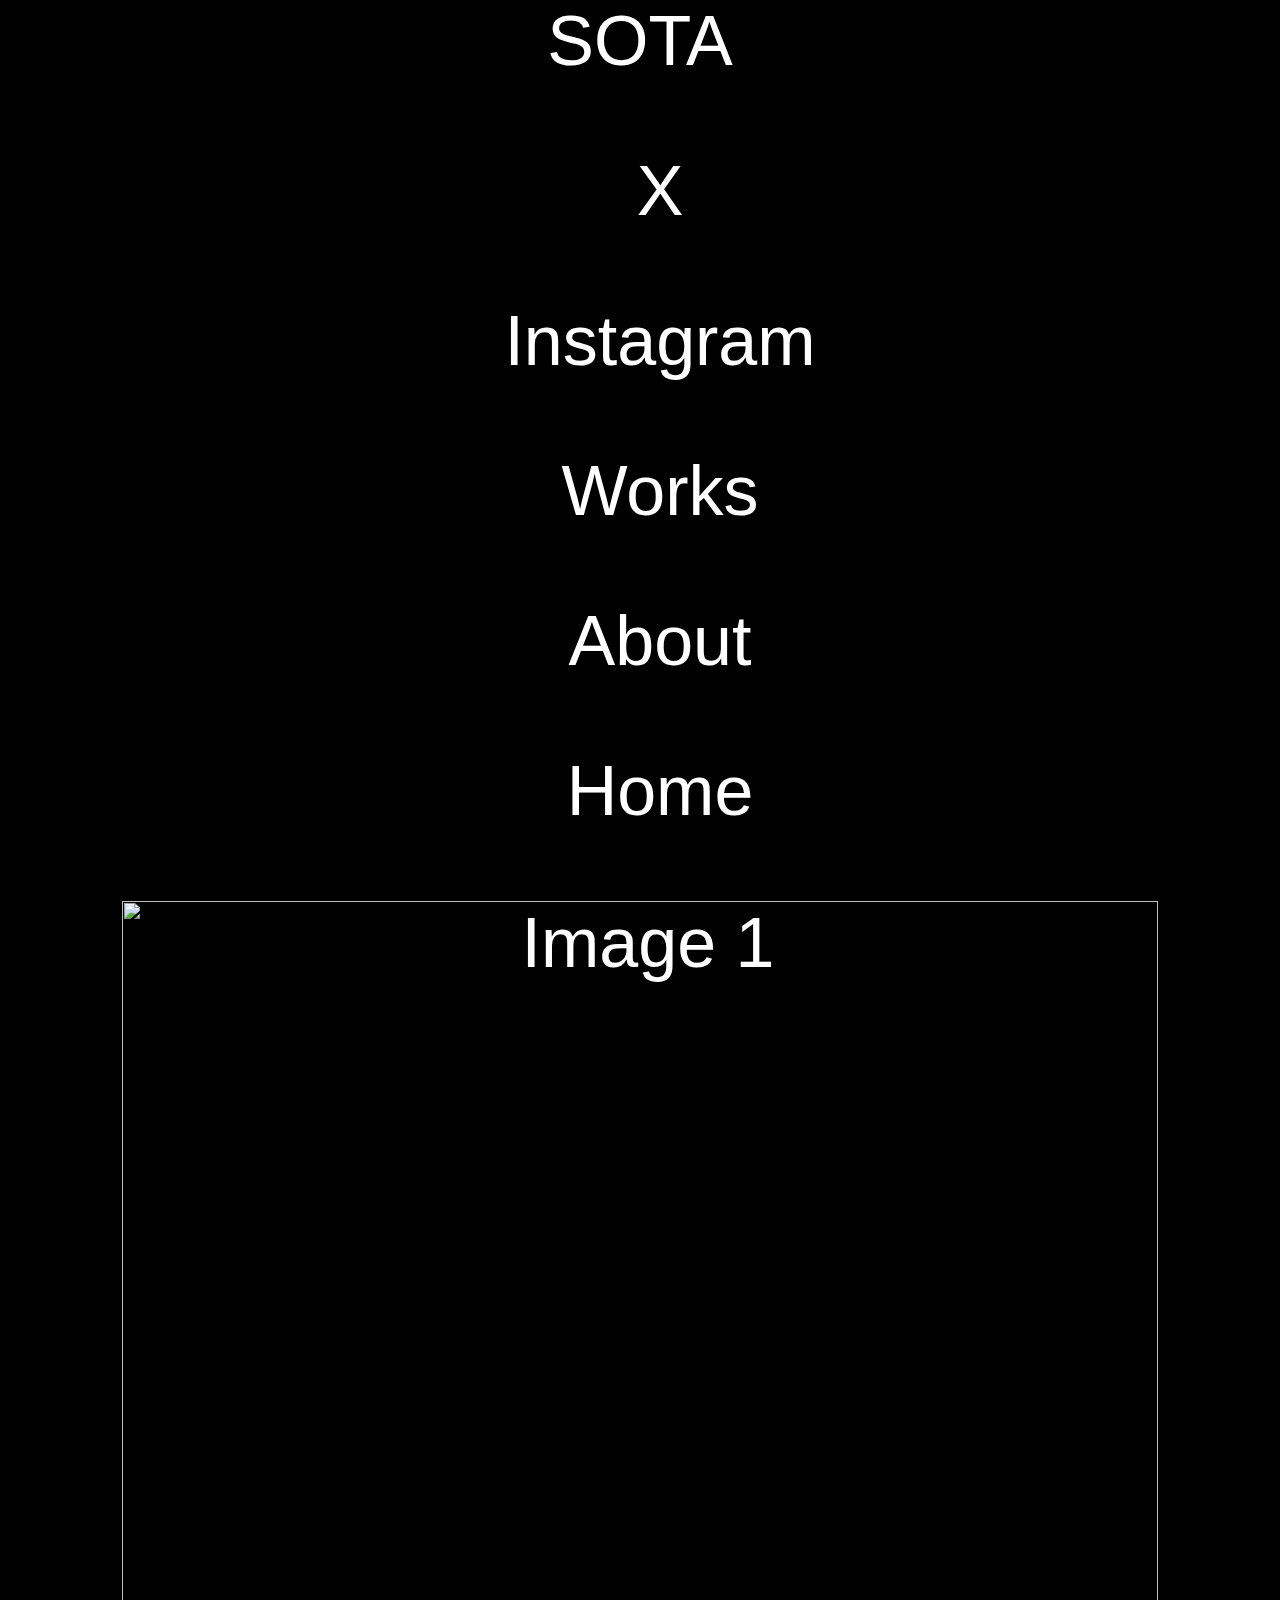
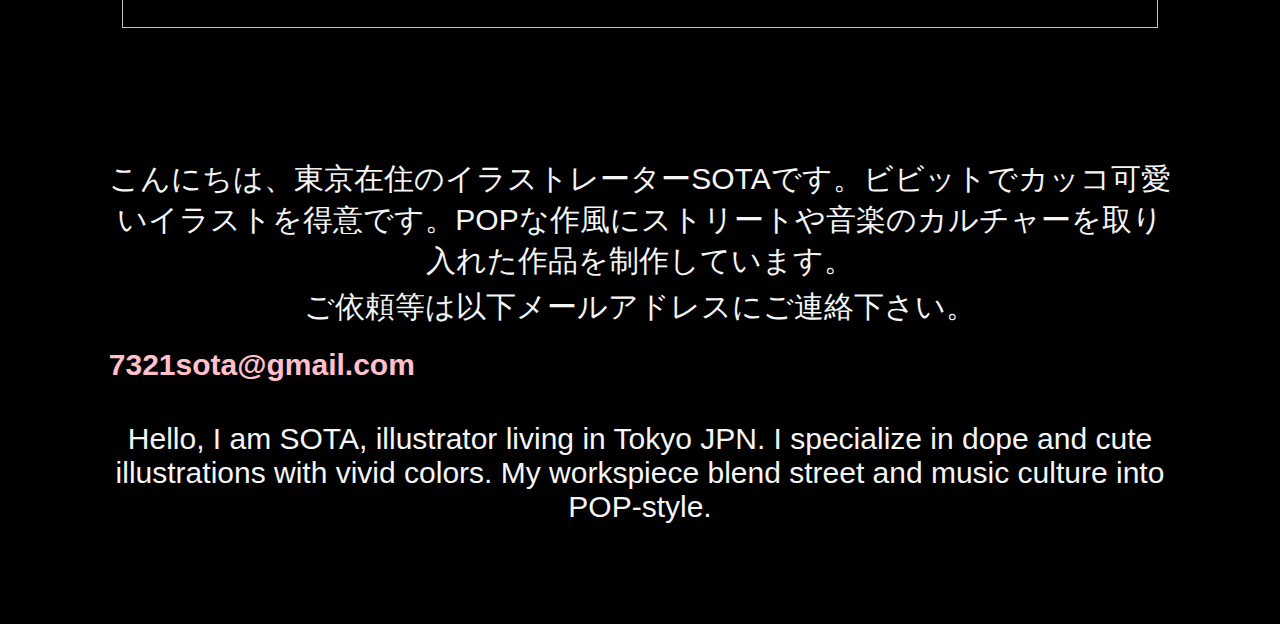
==== index about.html @ 62522fc8 "Update index about.html" ====
<html lang="en">
    <head>
       <meta charset="utf-8">
       <title>WAVISAVI</title>
       <link rel="stylesheet" href="stylesheet about.css">
   </head>
   
   <body>
       <div class ="header">
        <div class ="headerlogo">SOTA</div>
        <div class ="headerlist">
        
         <ul>X</ul>
         <ul>Instagram</ul>
         <ul>Works</ul>
         <ul>About</ul>
         <ul>Home</ul>
    

        </div>
        <div class = "body-img">
        <img src="https://github.com/wavisavi313/gallery/blob/main/ABOUT.jpg?raw=true" alt="Image 1">
      
      
   
       <figcaption class = "japanese-figcaption">
           <p>こんにちは、東京在住のイラストレーターSOTAです。ビビットでカッコ可愛いイラストを得意です。POPな作風にストリートや音楽のカルチャーを取り入れた作品を制作しています。</p>
           <p>ご依頼等は以下メールアドレスにご連絡下さい。</p>
           <h1><a href="mailto:7321sota@gmail.com">7321sota@gmail.com</a></h1>
       </figcaption> 
       
        <figcaption class = "english-figcaption">
               <p> Hello, I am SOTA, illustrator living in Tokyo JPN. I specialize in dope and cute illustrations with vivid colors. My workspiece blend street and music culture into POP-style.</p>
       </figcaption>    
       </div>
   
   </body>
   </html>  

</body>
---- stylesheet about.css ----
/* stylesheet about.css */

body {
  font-family: "Impact", sans-serif;
  margin: 1px auto;
  font-size: 70px;
  color: white;
  background-color: black;
}

.header {
  text-align: center; /* .header内の要素を中央に寄せる */
}

.header img {
  width: 30%;
  display: block; /* ブロック要素に変更 */
  margin: 5px auto 15px auto; /* 画像を中央に寄せる */
}

h1 {
  font-size: 30px;
  text-align: left;
}

a, h1 a {
  color: pink;
  text-decoration: none;
}

a:visited, h2 a:visited {
  color: white;
}

a:hover, h2 a:hover {
  color: red;
}

.body-img img {
  display: block; /* ブロック要素に変更 */
  margin: 1px auto 50px auto; /* 画像を中央に寄せる */
  width: 90%;
}

.japanese-figcaption, .english-figcaption {
  color: whitesmoke;
  font-size: 30px;
  width: 83%;
  margin: 0 auto;
}

.japanese-figcaption p, .english-figcaption p {
  margin: 5px 0;
}

.japanese-figcaption {
  margin-bottom: 40px;
}

.english-figcaption {
  margin-bottom: 100px;
}
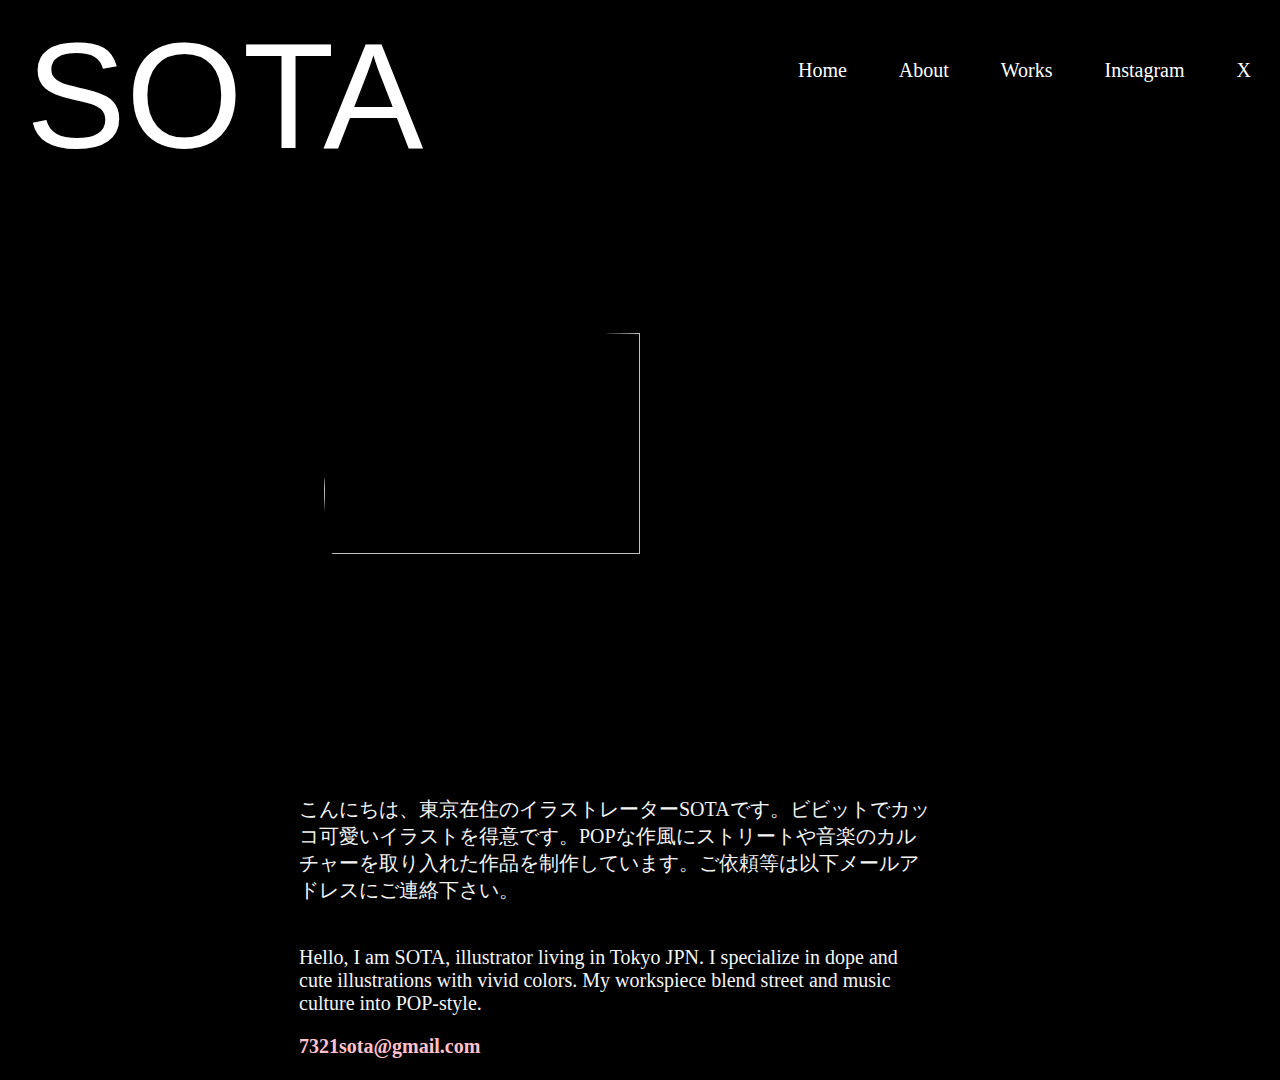
==== commit f8b93d49: "Update index about.html" ====
--- a/index about.html
+++ b/index about.html
@@ -16,27 +16,22 @@
          <ul>About</ul>
          <ul>Home</ul>
     
-
         </div>
         <div class = "body-img">
         <img src="https://github.com/wavisavi313/gallery/blob/main/ABOUT.jpg?raw=true" alt="Image 1">
       
-      
-   
        <figcaption class = "japanese-figcaption">
-           <p>こんにちは、東京在住のイラストレーターSOTAです。ビビットでカッコ可愛いイラストを得意です。POPな作風にストリートや音楽のカルチャーを取り入れた作品を制作しています。</p>
-           <p>ご依頼等は以下メールアドレスにご連絡下さい。</p>
-           <h1><a href="mailto:7321sota@gmail.com">7321sota@gmail.com</a></h1>
+           <p>こんにちは、東京在住のイラストレーターSOTAです。ビビットでカッコ可愛いイラストを得意です。POPな作風にストリートや音楽のカルチャーを取り入れた作品を制作しています。ご依頼等は以下メールアドレスにご連絡下さい。</p>
+
        </figcaption> 
        
         <figcaption class = "english-figcaption">
                <p> Hello, I am SOTA, illustrator living in Tokyo JPN. I specialize in dope and cute illustrations with vivid colors. My workspiece blend street and music culture into POP-style.</p>
+               <h1><a href="mailto:7321sota@gmail.com">7321sota@gmail.com</a></h1>
        </figcaption>    
        </div>
    
    </body>
-   </html>  
-
-</body>
+   </html>
 
 
--- a/stylesheet about.css
+++ b/stylesheet about.css
@@ -1,25 +1,44 @@
-/* stylesheet about.css */
 
 body {
-  font-family: "Impact", sans-serif;
-  margin: 1px auto;
-  font-size: 70px;
   color: white;
   background-color: black;
 }
 
-.header {
-  text-align: center; /* .header内の要素を中央に寄せる */
+.headerlogo{
+font-family: "Impact", sans-serif;
+float: left;
+font-size: 150px;
+margin: 1px 18px 20px; 
+padding-top: 1px;
+}
+ 
+ul{
+  list-style: none;
+  float: RIGHT;
+  margin: 1px; 
+  font-size: 20px;
+  padding: 50px 20px 1px 30px; /* header項目間の距離調整*/
 }
 
 .header img {
-  width: 30%;
-  display: block; /* ブロック要素に変更 */
-  margin: 5px auto 15px auto; /* 画像を中央に寄せる */
+  display: block;
+  margin: 130px auto 0;
+  border: 130px solid transparent; /* 上にボーダーを透明で追加 */
+  border-bottom: 0; /* 下のボーダーを解除 */
+  border-radius: 50%;
+  width: 50%;
+}
+
+.japanese-figcaption, .english-figcaption {
+  color: whitesmoke;
+  font-size: 20px;
+  width: 50%;
+  margin: 0 auto; 
+  padding: 1px 50px 1px 0; /* 左側のpaddingを調整 */
 }
 
 h1 {
-  font-size: 30px;
+  font-size: 20px;
   text-align: left;
 }
 
@@ -28,37 +47,3 @@
   text-decoration: none;
 }
 
-a:visited, h2 a:visited {
-  color: white;
-}
-
-a:hover, h2 a:hover {
-  color: red;
-}
-
-.body-img img {
-  display: block; /* ブロック要素に変更 */
-  margin: 1px auto 50px auto; /* 画像を中央に寄せる */
-  width: 90%;
-}
-
-.japanese-figcaption, .english-figcaption {
-  color: whitesmoke;
-  font-size: 30px;
-  width: 83%;
-  margin: 0 auto;
-}
-
-.japanese-figcaption p, .english-figcaption p {
-  margin: 5px 0;
-}
-
-.japanese-figcaption {
-  margin-bottom: 40px;
-}
-
-.english-figcaption {
-  margin-bottom: 100px;
-}
-
-
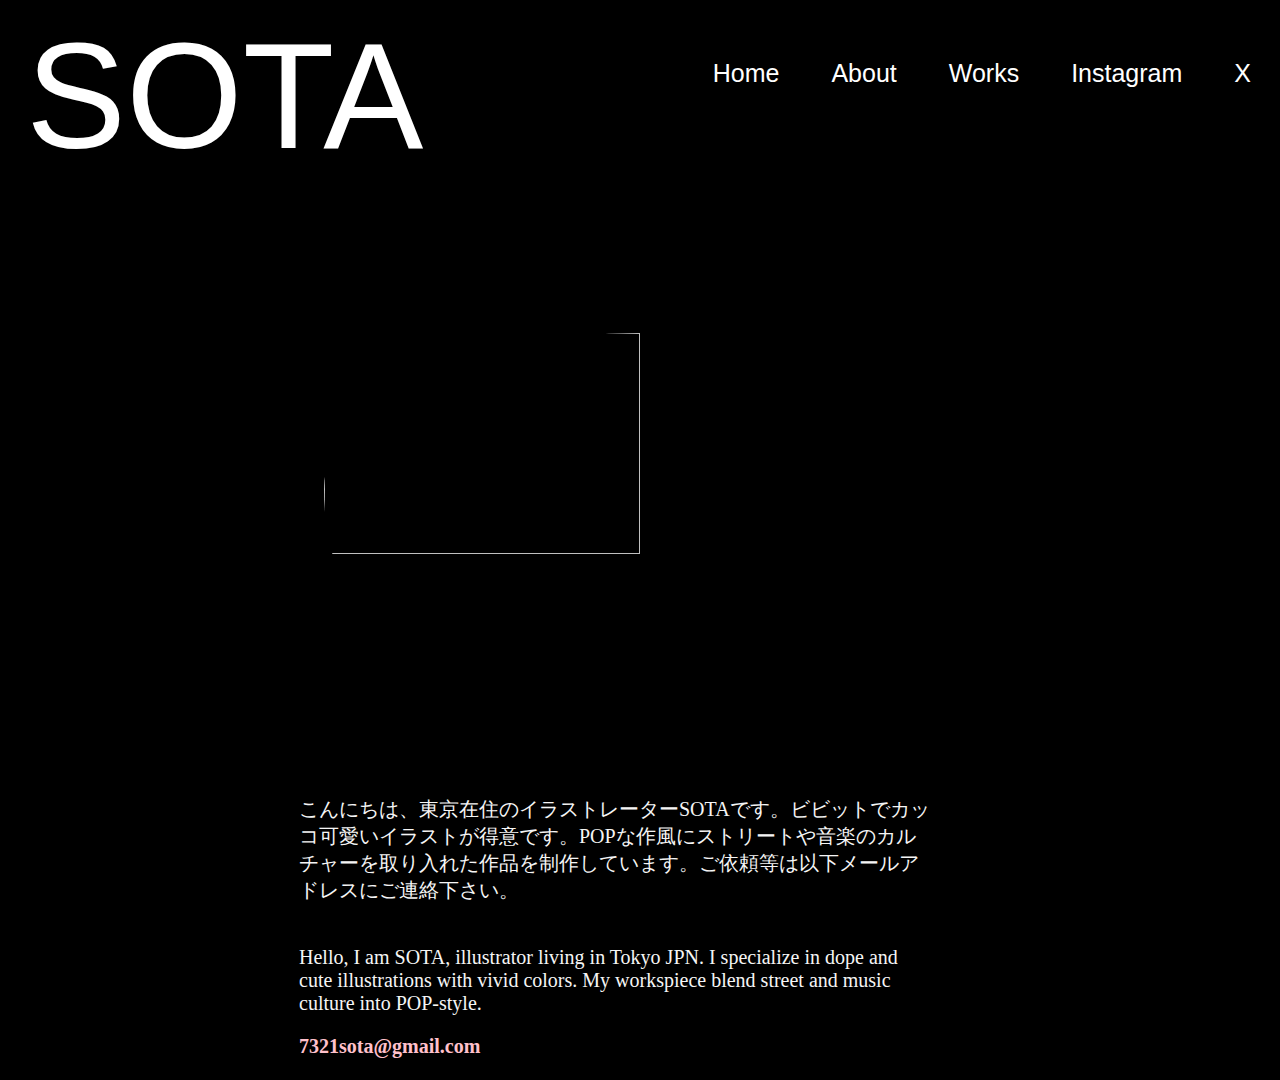
==== commit 0d959b16: "Update index about.html" ====
--- a/index about.html
+++ b/index about.html
@@ -21,7 +21,7 @@
         <img src="https://github.com/wavisavi313/gallery/blob/main/ABOUT.jpg?raw=true" alt="Image 1">
       
        <figcaption class = "japanese-figcaption">
-           <p>こんにちは、東京在住のイラストレーターSOTAです。ビビットでカッコ可愛いイラストを得意です。POPな作風にストリートや音楽のカルチャーを取り入れた作品を制作しています。ご依頼等は以下メールアドレスにご連絡下さい。</p>
+           <p>こんにちは、東京在住のイラストレーターSOTAです。ビビットでカッコ可愛いイラストが得意です。POPな作風にストリートや音楽のカルチャーを取り入れた作品を制作しています。ご依頼等は以下メールアドレスにご連絡下さい。</p>
 
        </figcaption> 
        
--- a/stylesheet about.css
+++ b/stylesheet about.css
@@ -13,10 +13,11 @@
 }
  
 ul{
+  font-family: "Impact", sans-serif;
   list-style: none;
   float: RIGHT;
   margin: 1px; 
-  font-size: 20px;
+  font-size: 25px;
   padding: 50px 20px 1px 30px; /* header項目間の距離調整*/
 }
 
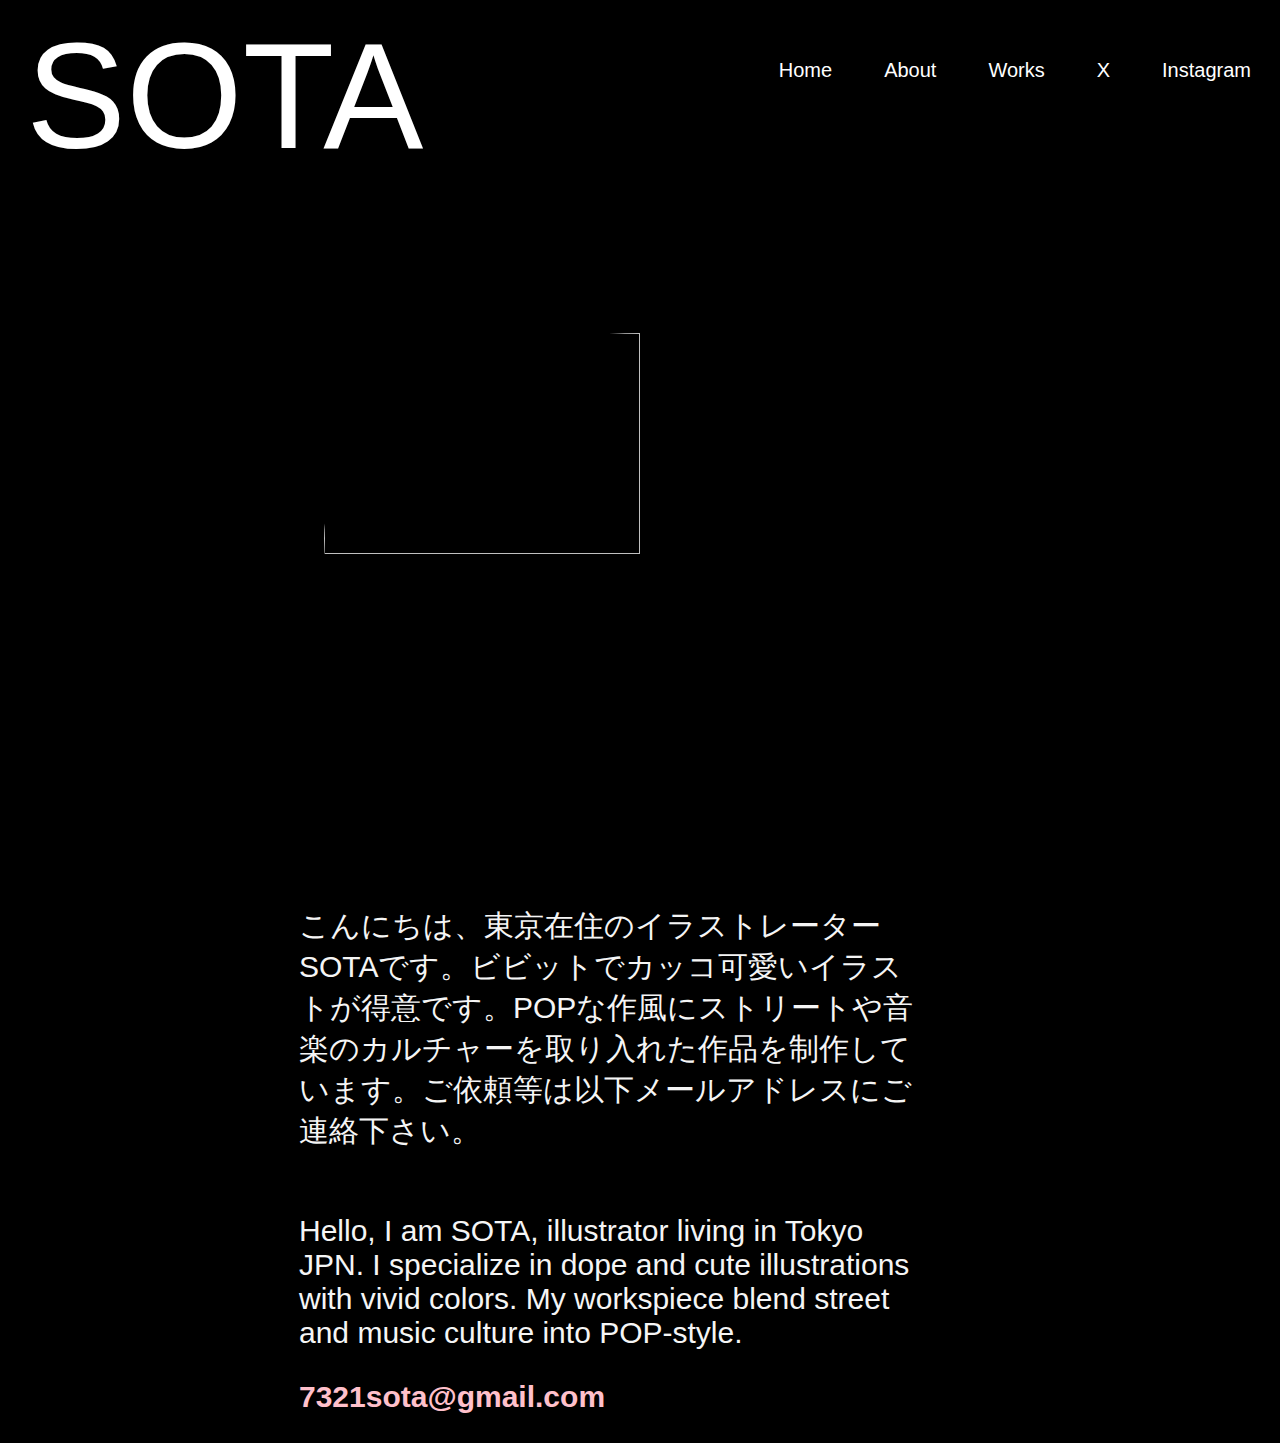
==== commit a3a908f6: "Update index about.html" ====
--- a/index about.html
+++ b/index about.html
@@ -10,8 +10,8 @@
         <div class ="headerlogo">SOTA</div>
         <div class ="headerlist">
         
+         <ul>Instagram</ul>
          <ul>X</ul>
-         <ul>Instagram</ul>
          <ul>Works</ul>
          <ul>About</ul>
          <ul>Home</ul>
--- a/stylesheet about.css
+++ b/stylesheet about.css
@@ -17,7 +17,7 @@
   list-style: none;
   float: RIGHT;
   margin: 1px; 
-  font-size: 25px;
+  font-size: 20px;
   padding: 50px 20px 1px 30px; /* header項目間の距離調整*/
 }
 
@@ -28,18 +28,20 @@
   border-bottom: 0; /* 下のボーダーを解除 */
   border-radius: 50%;
   width: 50%;
+  padding-bottom: 100px;
 }
 
 .japanese-figcaption, .english-figcaption {
+  font-family: 'Noto Serif JP', sans-serif;
   color: whitesmoke;
-  font-size: 20px;
+  font-size: 30px;
   width: 50%;
   margin: 0 auto; 
   padding: 1px 50px 1px 0; /* 左側のpaddingを調整 */
 }
 
 h1 {
-  font-size: 20px;
+  font-size: 30px;
   text-align: left;
 }
 
@@ -48,3 +50,4 @@
   text-decoration: none;
 }
 
+
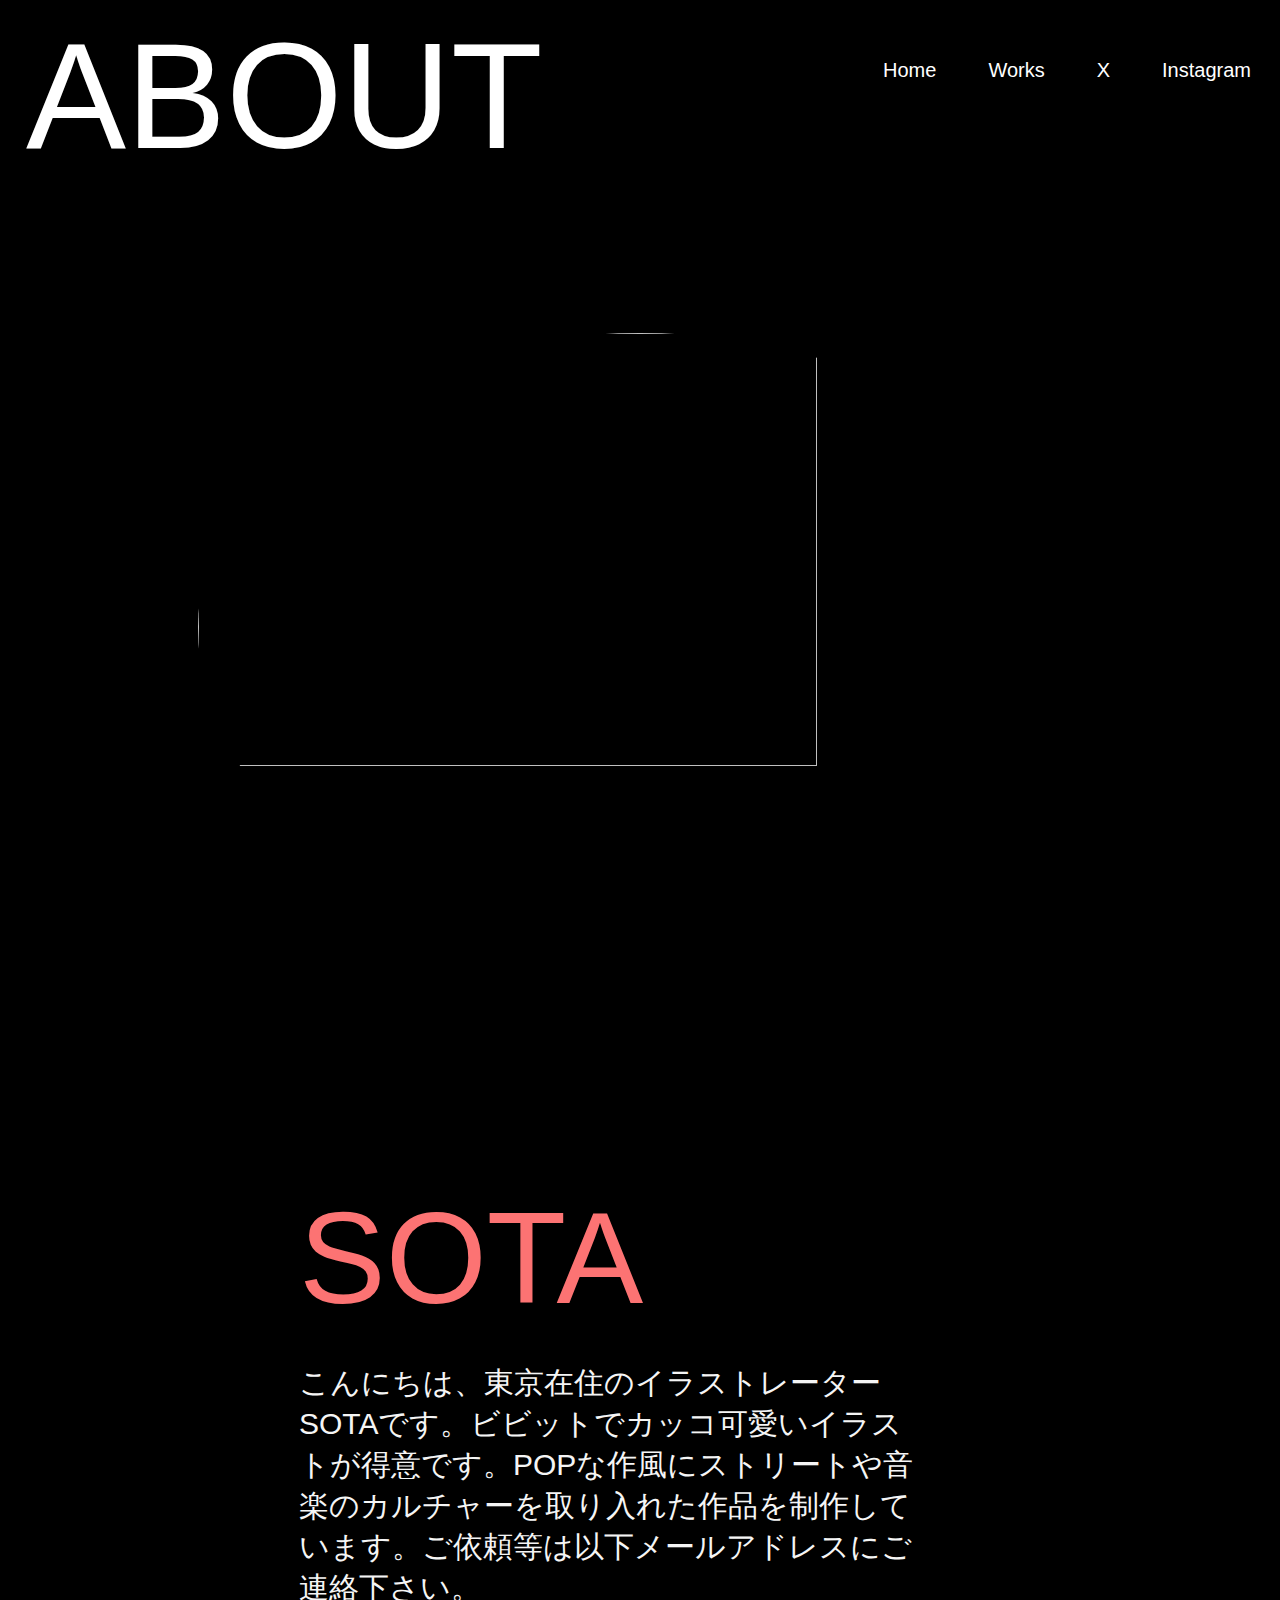
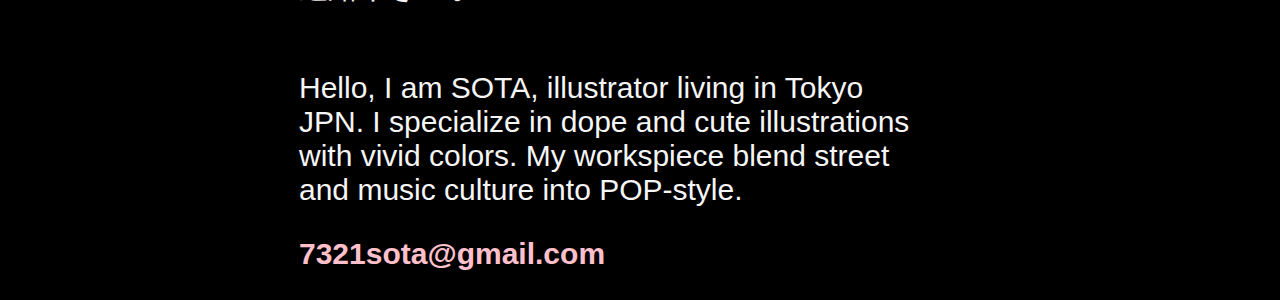
==== commit e8e89b81: "Update index about.html" ====
--- a/index about.html
+++ b/index about.html
@@ -7,13 +7,12 @@
    
    <body>
        <div class ="header">
-        <div class ="headerlogo">SOTA</div>
+        <div class ="headerlogo">ABOUT</div>
         <div class ="headerlist">
         
          <ul>Instagram</ul>
          <ul>X</ul>
          <ul>Works</ul>
-         <ul>About</ul>
          <ul>Home</ul>
     
         </div>
@@ -21,6 +20,7 @@
         <img src="https://github.com/wavisavi313/gallery/blob/main/ABOUT.jpg?raw=true" alt="Image 1">
       
        <figcaption class = "japanese-figcaption">
+           <p class="sota-text">SOTA</p>
            <p>こんにちは、東京在住のイラストレーターSOTAです。ビビットでカッコ可愛いイラストが得意です。POPな作風にストリートや音楽のカルチャーを取り入れた作品を制作しています。ご依頼等は以下メールアドレスにご連絡下さい。</p>
 
        </figcaption> 
@@ -35,3 +35,4 @@
    </html>
 
 
+
--- a/stylesheet about.css
+++ b/stylesheet about.css
@@ -27,8 +27,16 @@
   border: 130px solid transparent; /* 上にボーダーを透明で追加 */
   border-bottom: 0; /* 下のボーダーを解除 */
   border-radius: 50%;
-  width: 50%;
+  width: 70%;
   padding-bottom: 100px;
+}
+
+.sota-text{
+  font-family: "Impact", sans-serif;
+  font-size: 130px;
+  color:rgb(252, 115, 115);
+  padding-bottom: 0;
+  margin-bottom: 0;
 }
 
 .japanese-figcaption, .english-figcaption {
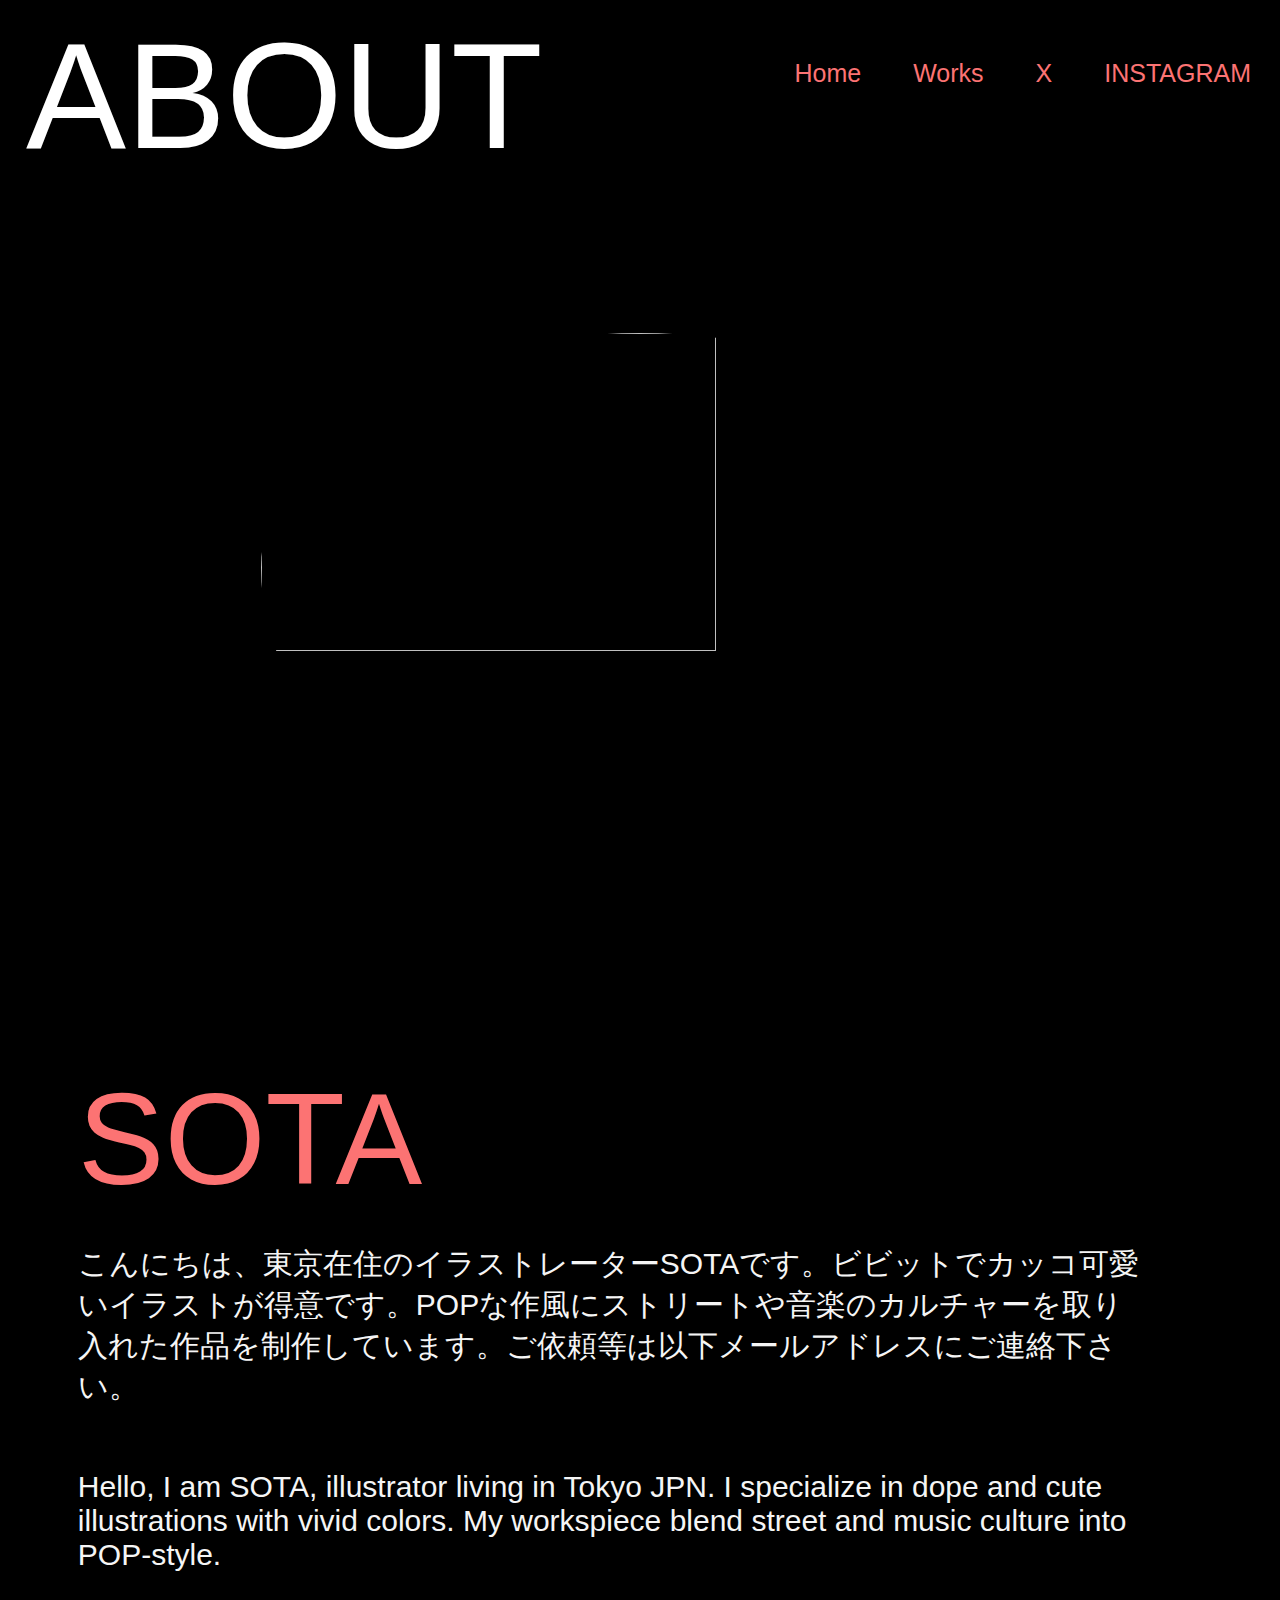
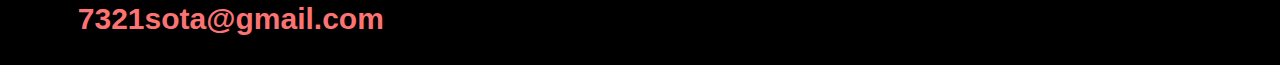
==== commit 7f4a812c: "Update index about.html" ====
--- a/index about.html
+++ b/index about.html
@@ -10,11 +10,22 @@
         <div class ="headerlogo">ABOUT</div>
         <div class ="headerlist">
         
-         <ul>Instagram</ul>
-         <ul>X</ul>
-         <ul>Works</ul>
-         <ul>Home</ul>
-    
+        <ul>
+        <li><a href="https://instagram.com/sota7321?igshid=OGQ5ZDc2ODk2ZA%3D%3D&utm_source=qr">INSTAGRAM</a></li>
+        </ul>
+        
+        <ul>
+          <li><a href="https://twitter.com/sota7321">X</a></li>
+        </ul>
+         
+        <ul>
+        <li><a href="index works.html">Works</a></li>
+        </ul>
+
+        <ul>
+        <li><a href="index.html">Home</a></li>
+        </ul>
+
         </div>
         <div class = "body-img">
         <img src="https://github.com/wavisavi313/gallery/blob/main/ABOUT.jpg?raw=true" alt="Image 1">
@@ -35,4 +46,3 @@
    </html>
 
 
-
--- a/stylesheet about.css
+++ b/stylesheet about.css
@@ -17,7 +17,7 @@
   list-style: none;
   float: RIGHT;
   margin: 1px; 
-  font-size: 20px;
+  font-size: 25px;
   padding: 50px 20px 1px 30px; /* header項目間の距離調整*/
 }
 
@@ -27,8 +27,8 @@
   border: 130px solid transparent; /* 上にボーダーを透明で追加 */
   border-bottom: 0; /* 下のボーダーを解除 */
   border-radius: 50%;
-  width: 70%;
-  padding-bottom: 100px;
+  width: 60%;
+  padding-bottom: 70px;
 }
 
 .sota-text{
@@ -43,7 +43,7 @@
   font-family: 'Noto Serif JP', sans-serif;
   color: whitesmoke;
   font-size: 30px;
-  width: 50%;
+  width: 85%;
   margin: 0 auto; 
   padding: 1px 50px 1px 0; /* 左側のpaddingを調整 */
 }
@@ -54,8 +54,10 @@
 }
 
 a, h1 a {
-  color: pink;
+  color:rgb(252, 115, 115);
   text-decoration: none;
 }
 
 
+
+
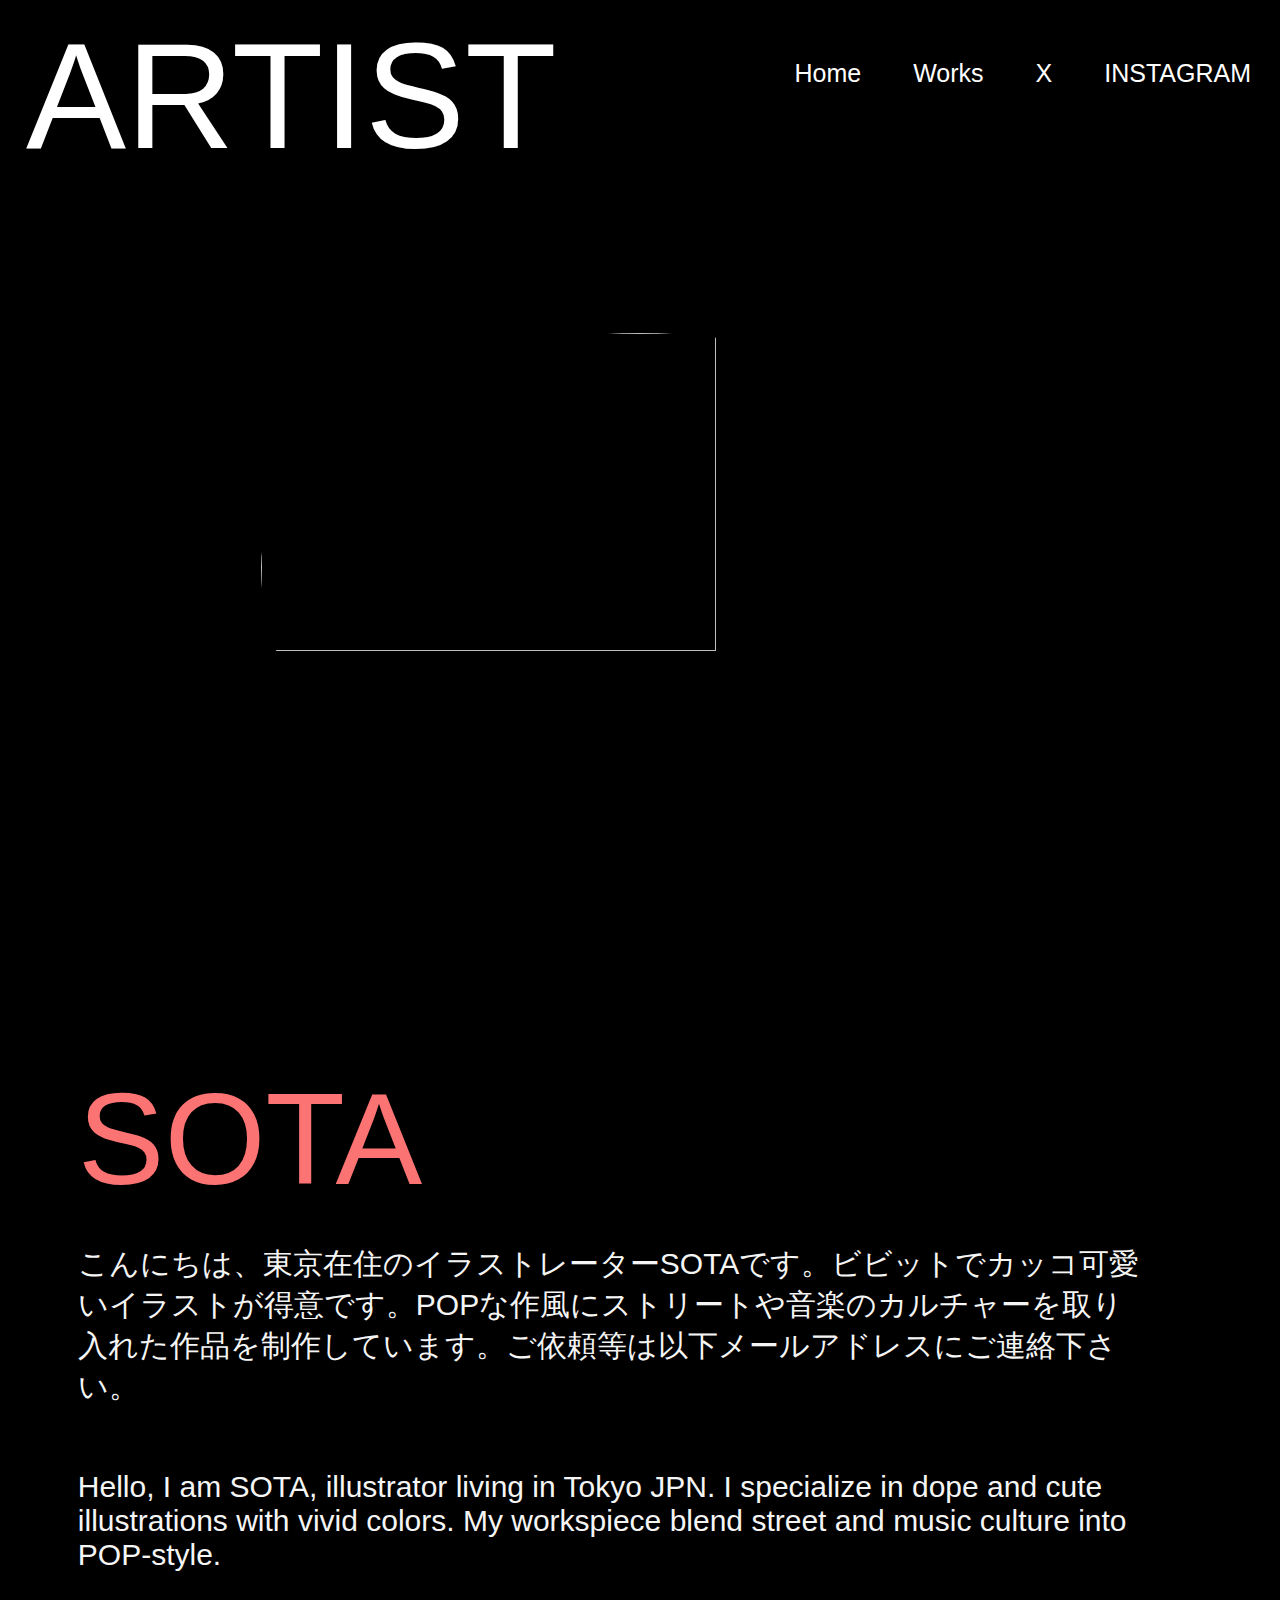
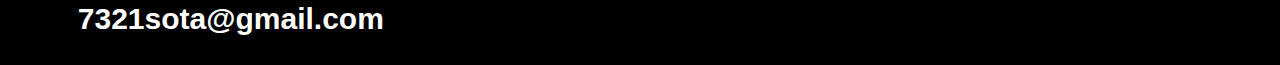
==== commit 2ed50796: "Update index about.html" ====
--- a/index about.html
+++ b/index about.html
@@ -7,7 +7,7 @@
    
    <body>
        <div class ="header">
-        <div class ="headerlogo">ABOUT</div>
+        <div class ="headerlogo">ARTIST</div>
         <div class ="headerlist">
         
         <ul>
--- a/stylesheet about.css
+++ b/stylesheet about.css
@@ -54,10 +54,9 @@
 }
 
 a, h1 a {
-  color:rgb(252, 115, 115);
+  color:white;
   text-decoration: none;
 }
 
 
 
-
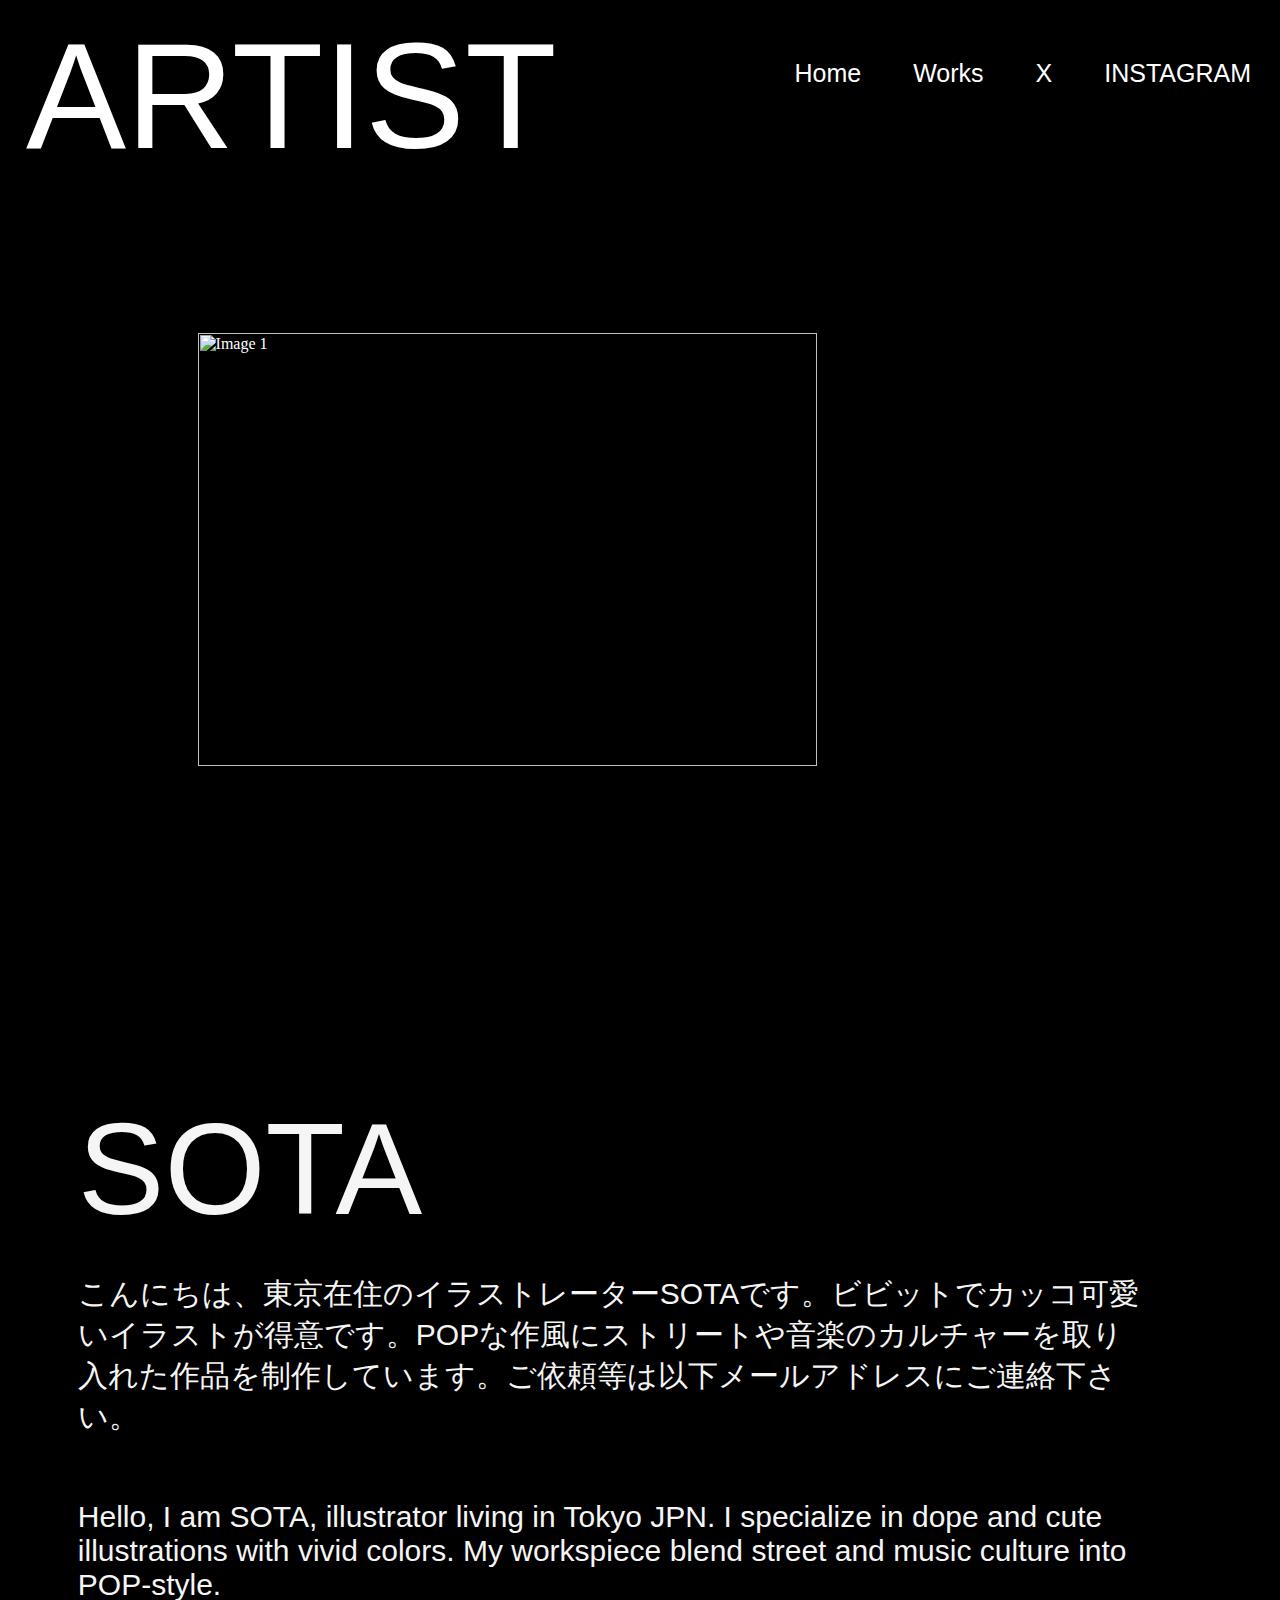
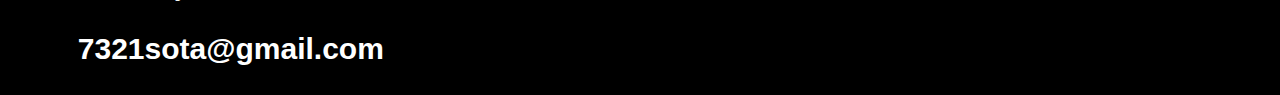
==== commit c4d20b11: "Update index about.html" ====
--- a/index about.html
+++ b/index about.html
@@ -9,7 +9,6 @@
        <div class ="header">
         <div class ="headerlogo">ARTIST</div>
         <div class ="headerlist">
-        
         <ul>
         <li><a href="https://instagram.com/sota7321?igshid=OGQ5ZDc2ODk2ZA%3D%3D&utm_source=qr">INSTAGRAM</a></li>
         </ul>
@@ -28,7 +27,7 @@
 
         </div>
         <div class = "body-img">
-        <img src="https://github.com/wavisavi313/gallery/blob/main/ABOUT.jpg?raw=true" alt="Image 1">
+        <img src="https://github.com/wavisavi313/gallery/blob/main/marulogo.JPG?raw=true" alt="Image 1">
       
        <figcaption class = "japanese-figcaption">
            <p class="sota-text">SOTA</p>
--- a/stylesheet about.css
+++ b/stylesheet about.css
@@ -24,19 +24,18 @@
 .header img {
   display: block;
   margin: 130px auto 0;
-  border: 130px solid transparent; /* 上にボーダーを透明で追加 */
-  border-bottom: 0; /* 下のボーダーを解除 */
-  border-radius: 50%;
-  width: 60%;
-  padding-bottom: 70px;
+  border: 130px solid transparent;
+  width: 70%;
+  padding-bottom: 1px;
 }
 
 .sota-text{
   font-family: "Impact", sans-serif;
   font-size: 130px;
-  color:rgb(252, 115, 115);
+  color: whitesmoke;
   padding-bottom: 0;
   margin-bottom: 0;
+  margin-top: 10px;
 }
 
 .japanese-figcaption, .english-figcaption {
@@ -60,3 +59,4 @@
 
 
 
+
